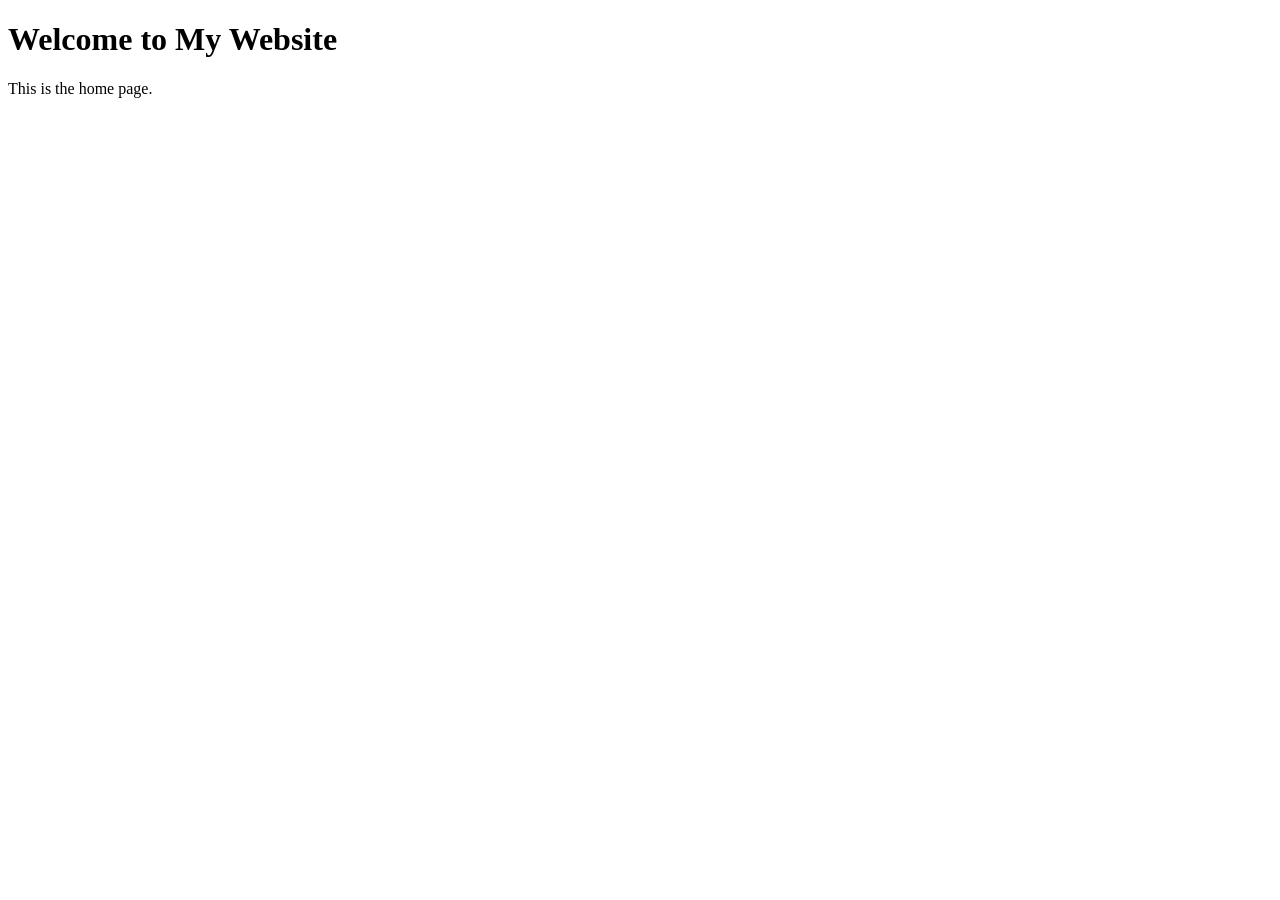
==== index.html @ 56f4fff9 "create index.html" ====
<!DOCTYPE html>
<html lang="en">
<head>
    <meta charset="UTF-8">
    <title>Home - My Website</title>
</head>
<body>
    <h1>Welcome to My Website</h1>
    <p>This is the home page.</p>
</body>
</html>
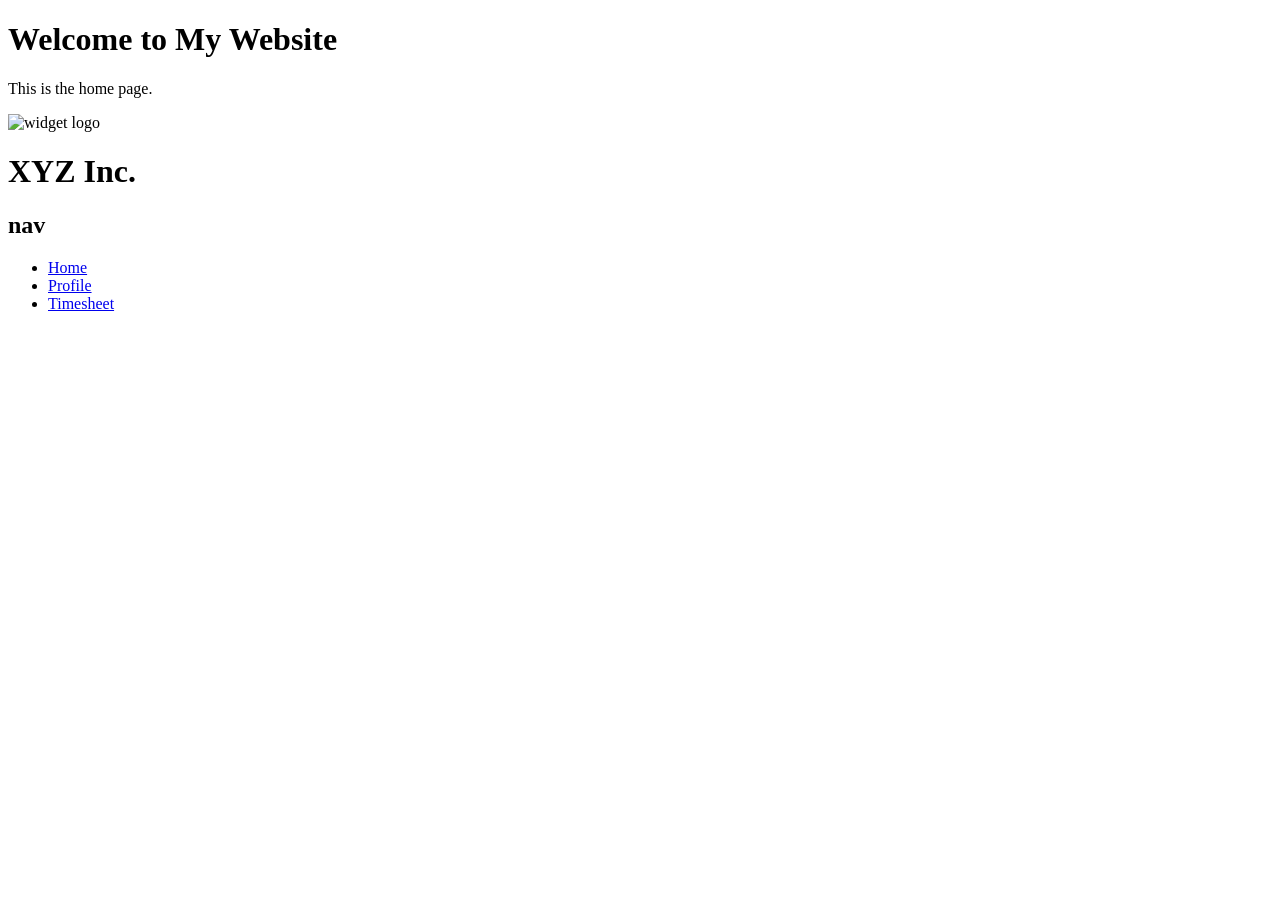
==== commit db0d67f7: "cool-edit-v0.0.1" ====
--- a/index.html
+++ b/index.html
@@ -8,4 +8,24 @@
     <h1>Welcome to My Website</h1>
     <p>This is the home page.</p>
 </body>
+<body>
+        <header>
+            <div class="fixed-width flex">
+                <img src="images/logo.png" alt="widget logo">
+                <h1>XYZ Inc.</h1>
+                <nav>
+                    <h2 class="hidden">nav</h2>
+                    <ul class="flex">
+                        <li><a href="./index.html">Home</a></li>
+                        <li><a href="./profile.html">Profile</a></li>
+                        <li><a href="./timesheet.html">Timesheet</a></li>
+                    </ul>
+                </nav>
+            </div>
+        </header>
+</body>
+
+
+
+
 </html>
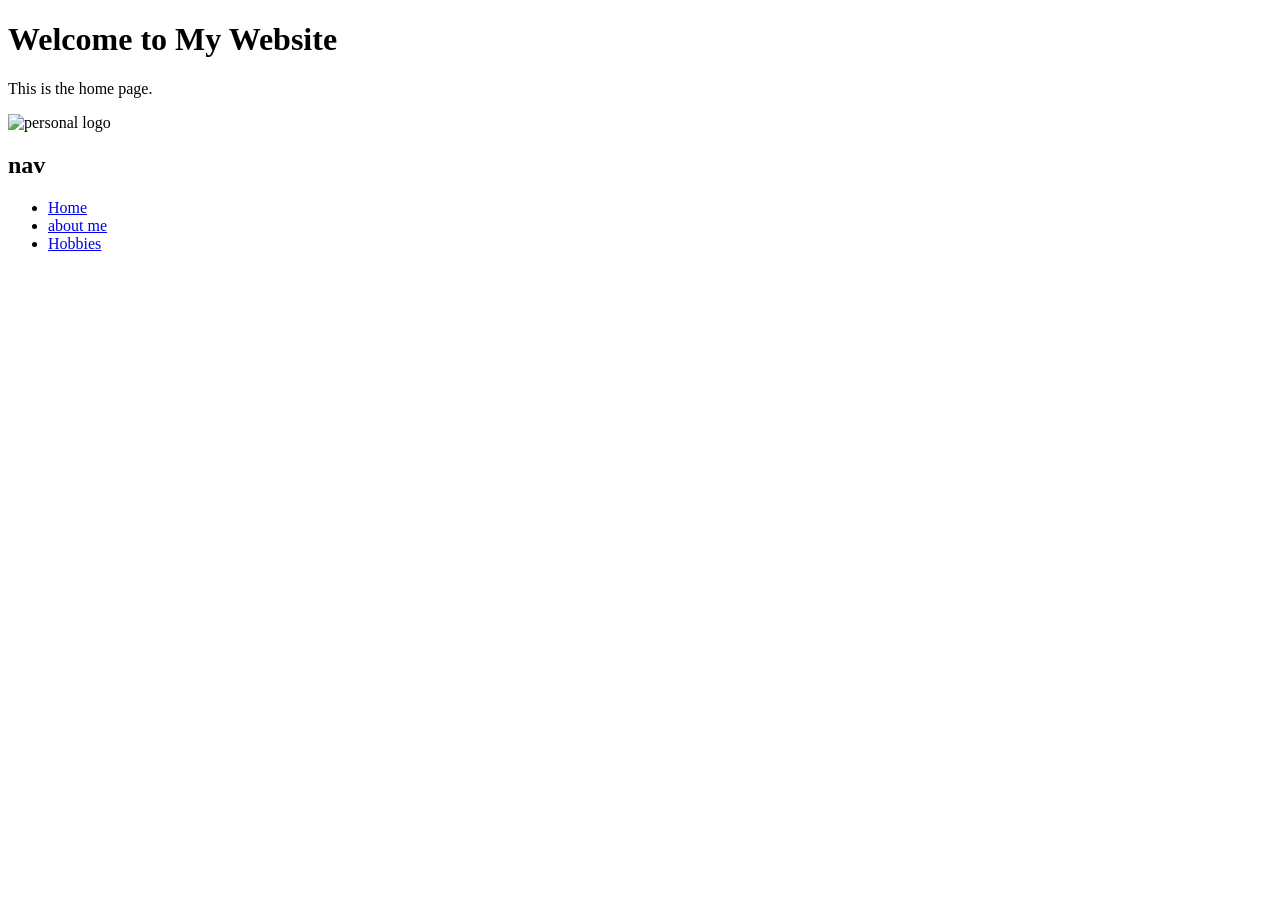
==== commit 07f60f98: "cool-edit-v0.0.2" ====
--- a/index.html
+++ b/index.html
@@ -11,14 +11,13 @@
 <body>
         <header>
             <div class="fixed-width flex">
-                <img src="images/logo.png" alt="widget logo">
-                <h1>XYZ Inc.</h1>
+                <img src="images/logo.png" alt="personal logo" class="logo">
                 <nav>
                     <h2 class="hidden">nav</h2>
                     <ul class="flex">
                         <li><a href="./index.html">Home</a></li>
-                        <li><a href="./profile.html">Profile</a></li>
-                        <li><a href="./timesheet.html">Timesheet</a></li>
+                        <li><a href="./about_me.html">about me</a></li>
+                        <li><a href="./hobbies.html">Hobbies</a></li>
                     </ul>
                 </nav>
             </div>
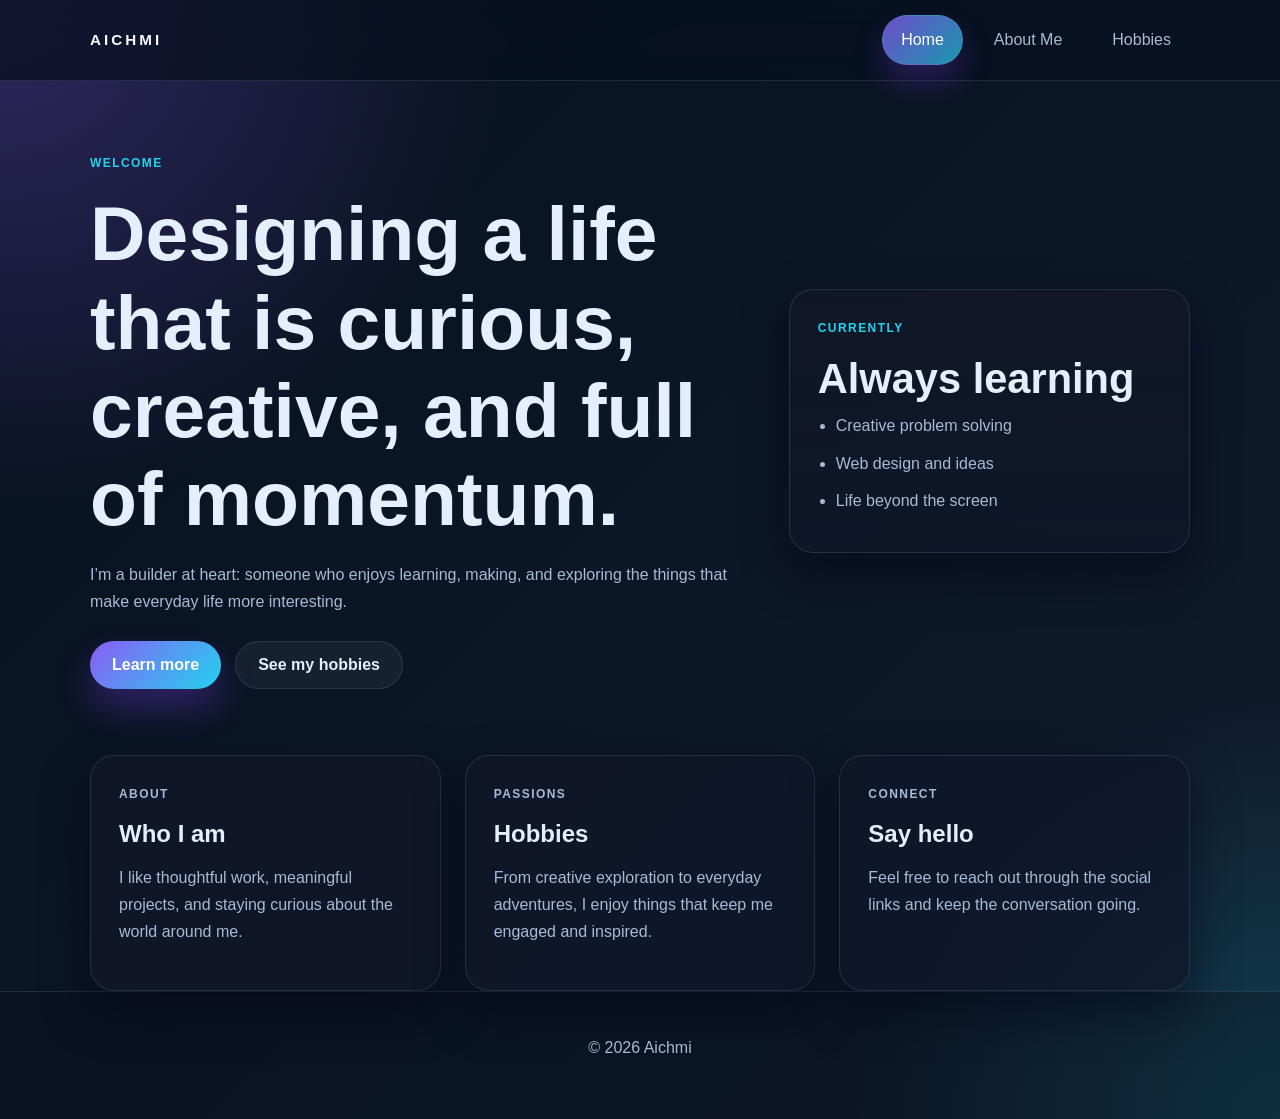
==== commit c5fec299: "cool-edit-v0.0.5" ====
--- a/index.html
+++ b/index.html
@@ -1,30 +1,76 @@
 <!DOCTYPE html>
 <html lang="en">
 <head>
-    <meta charset="UTF-8">
+    <meta charset="UTF-8" />
+    <meta name="viewport" content="width=device-width, initial-scale=1.0" />
     <title>Home - My Website</title>
+    <link rel="stylesheet" href="./Styles/styles.css" />
 </head>
 <body>
-    <h1>Welcome to My Website</h1>
-    <p>This is the home page.</p>
+    <header class="site-header">
+        <div class="container nav-bar">
+            <div class="brand">Aichmi</div>
+            <nav aria-label="Main navigation">
+                <ul class="nav-list">
+                    <li><a class="active" href="./index.html">Home</a></li>
+                    <li><a href="./about_me.html">About Me</a></li>
+                    <li><a href="./hobbies.html">Hobbies</a></li>
+                </ul>
+            </nav>
+        </div>
+    </header>
+
+    <main class="container">
+        <section class="hero">
+            <div class="hero-copy">
+                <p class="eyebrow">Welcome</p>
+                <h1>Designing a life that is curious, creative, and full of momentum.</h1>
+                <p class="lead">
+                    I’m a builder at heart: someone who enjoys learning, making, and exploring the
+                    things that make everyday life more interesting.
+                </p>
+                <div class="button-row">
+                    <a class="button primary" href="./about_me.html">Learn more</a>
+                    <a class="button secondary" href="./hobbies.html">See my hobbies</a>
+                </div>
+            </div>
+
+            <aside class="hero-card">
+                <p class="badge">Currently</p>
+                <h2>Always learning</h2>
+                <ul class="mini-list">
+                    <li>Creative problem solving</li>
+                    <li>Web design and ideas</li>
+                    <li>Life beyond the screen</li>
+                </ul>
+            </aside>
+        </section>
+
+        <section class="feature-grid" aria-label="Highlights">
+            <article class="card">
+                <p class="card-tag">About</p>
+                <h3>Who I am</h3>
+                <p>I like thoughtful work, meaningful projects, and staying curious about the world around me.</p>
+            </article>
+
+            <article class="card">
+                <p class="card-tag">Passions</p>
+                <h3>Hobbies</h3>
+                <p>From creative exploration to everyday adventures, I enjoy things that keep me engaged and inspired.</p>
+            </article>
+
+            <article class="card">
+                <p class="card-tag">Connect</p>
+                <h3>Say hello</h3>
+                <p>Feel free to reach out through the social links and keep the conversation going.</p>
+            </article>
+        </section>
+    </main>
+
+    <footer class="site-footer">
+        <div class="container footer-inner">
+            <p>© 2026 Aichmi</p>
+        </div>
+    </footer>
 </body>
-<body>
-        <header>
-            <div class="fixed-width flex">
-                <img src="images/logo.png" alt="personal logo" class="logo">
-                <nav>
-                    <h2 class="hidden">nav</h2>
-                    <ul class="flex">
-                        <li><a href="./index.html">Home</a></li>
-                        <li><a href="./about_me.html">about me</a></li>
-                        <li><a href="./hobbies.html">Hobbies</a></li>
-                    </ul>
-                </nav>
-            </div>
-        </header>
-</body>
-
-
-
-
 </html>
--- a/Styles/styles.css
+++ b/Styles/styles.css
@@ -0,0 +1,308 @@
+:root {
+    --bg: #07111f;
+    --bg-2: #101b2d;
+    --panel: rgba(15, 23, 42, 0.8);
+    --panel-strong: rgba(17, 24, 39, 0.95);
+    --line: rgba(148, 163, 184, 0.18);
+    --text: #e5eefb;
+    --muted: #a9b9d6;
+    --accent: #8b5cf6;
+    --accent-2: #22d3ee;
+    --accent-3: #f472b6;
+    --shadow: 0 20px 45px rgba(2, 6, 23, 0.55);
+}
+
+* {
+    box-sizing: border-box;
+}
+
+html {
+    scroll-behavior: smooth;
+}
+
+body {
+    margin: 0;
+    font-family: "Segoe UI", Tahoma, Geneva, Verdana, sans-serif;
+    background:
+        radial-gradient(circle at top left, rgba(139, 92, 246, 0.3), transparent 30%),
+        radial-gradient(circle at bottom right, rgba(34, 211, 238, 0.2), transparent 25%),
+        linear-gradient(135deg, var(--bg), var(--bg-2));
+    color: var(--text);
+    line-height: 1.7;
+}
+
+a {
+    color: inherit;
+    text-decoration: none;
+}
+
+img {
+    max-width: 100%;
+    display: block;
+}
+
+.container {
+    width: min(1100px, calc(100% - 32px));
+    margin: 0 auto;
+}
+
+.site-header {
+    position: sticky;
+    top: 0;
+    z-index: 20;
+    border-bottom: 1px solid var(--line);
+    background: rgba(7, 17, 31, 0.7);
+    backdrop-filter: blur(15px);
+}
+
+.nav-bar {
+    display: flex;
+    align-items: center;
+    justify-content: space-between;
+    min-height: 80px;
+    gap: 20px;
+}
+
+.brand {
+    font-size: 0.95rem;
+    font-weight: 800;
+    letter-spacing: 0.2em;
+    text-transform: uppercase;
+    color: #f8fbff;
+}
+
+.nav-list {
+    list-style: none;
+    display: flex;
+    align-items: center;
+    gap: 12px;
+    margin: 0;
+    padding: 0;
+}
+
+.nav-list a {
+    display: inline-flex;
+    align-items: center;
+    justify-content: center;
+    padding: 10px 18px;
+    border-radius: 999px;
+    color: var(--muted);
+    border: 1px solid transparent;
+    transition: 0.2s ease;
+}
+
+.nav-list a:hover,
+.nav-list a.active {
+    color: white;
+    background: linear-gradient(135deg, rgba(139, 92, 246, 0.8), rgba(34, 211, 238, 0.7));
+    box-shadow: 0 16px 30px rgba(124, 58, 237, 0.28);
+    border-color: rgba(255, 255, 255, 0.08);
+}
+
+.hero,
+.page-content {
+    padding-top: 72px;
+    padding-bottom: 48px;
+}
+
+.hero {
+    display: grid;
+    grid-template-columns: 1.5fr 0.9fr;
+    align-items: center;
+    gap: 30px;
+    min-height: 560px;
+}
+
+.eyebrow,
+.card-tag,
+.badge {
+    margin: 0 0 16px;
+    font-size: 0.75rem;
+    letter-spacing: 0.12em;
+    text-transform: uppercase;
+    color: var(--accent-2);
+    font-weight: 700;
+}
+
+h1,
+h2,
+h3 {
+    margin-top: 0;
+    line-height: 1.15;
+}
+
+h1 {
+    font-size: clamp(2.8rem, 6vw, 5rem);
+    margin-bottom: 18px;
+}
+
+h2 {
+    font-size: clamp(1.7rem, 4vw, 2.6rem);
+    margin-bottom: 10px;
+}
+
+h3 {
+    font-size: 1.5rem;
+    margin-bottom: 10px;
+}
+
+.lead,
+.card p,
+.info-card p,
+.profile-card p,
+.details-card li,
+.quote-text {
+    color: var(--muted);
+}
+
+.button-row {
+    display: flex;
+    flex-wrap: wrap;
+    gap: 14px;
+    margin-top: 26px;
+}
+
+.button {
+    display: inline-flex;
+    align-items: center;
+    justify-content: center;
+    min-height: 48px;
+    padding: 0 22px;
+    border-radius: 999px;
+    font-weight: 700;
+    transition: transform 0.2s ease, box-shadow 0.2s ease;
+}
+
+.button:hover {
+    transform: translateY(-2px);
+}
+
+.button.primary {
+    color: white;
+    background: linear-gradient(135deg, var(--accent), var(--accent-2));
+    box-shadow: 0 18px 34px rgba(124, 58, 237, 0.32);
+}
+
+.button.secondary {
+    background: rgba(148, 163, 184, 0.08);
+    border: 1px solid var(--line);
+    color: var(--text);
+}
+
+.card,
+.info-card,
+.hero-card,
+.profile-card,
+.details-card {
+    background: var(--panel);
+    border: 1px solid var(--line);
+    border-radius: 24px;
+    box-shadow: var(--shadow);
+}
+
+.hero-card {
+    padding: 28px;
+    background: linear-gradient(180deg, rgba(17, 24, 39, 0.92), rgba(15, 23, 42, 0.75));
+}
+
+.mini-list,
+.detail-list {
+    margin: 0;
+    padding-left: 18px;
+    color: var(--muted);
+}
+
+.mini-list li,
+.detail-list li {
+    margin-bottom: 10px;
+}
+
+.feature-grid,
+.info-grid {
+    display: grid;
+    grid-template-columns: repeat(3, minmax(0, 1fr));
+    gap: 24px;
+    margin-top: 18px;
+}
+
+.card,
+.info-card {
+    padding: 28px;
+}
+
+.page-intro {
+    margin-bottom: 28px;
+}
+
+.two-column {
+    display: grid;
+    grid-template-columns: 1fr 1.1fr;
+    gap: 24px;
+    margin-bottom: 24px;
+}
+
+.profile-card,
+.details-card {
+    padding: 30px;
+}
+
+.quote-card {
+    margin-top: 30px;
+    padding: 28px 32px;
+    position: relative;
+    overflow: hidden;
+}
+
+.quote-mark {
+    margin: 0;
+    font-size: 4.5rem;
+    line-height: 1;
+    color: rgba(34, 211, 238, 0.7);
+}
+
+.quote-text {
+    margin-top: 8px;
+    margin-bottom: 0;
+    font-size: 1.1rem;
+}
+
+.site-footer {
+    border-top: 1px solid var(--line);
+    padding: 26px 0 42px;
+    background: rgba(7, 17, 31, 0.35);
+}
+
+.footer-inner {
+    display: flex;
+    justify-content: center;
+    align-items: center;
+    color: var(--muted);
+}
+
+@media (max-width: 760px) {
+    .nav-bar {
+        flex-direction: column;
+        justify-content: center;
+        padding: 18px 0;
+    }
+
+    .nav-list {
+        flex-wrap: wrap;
+        justify-content: center;
+    }
+
+    .hero,
+    .two-column,
+    .feature-grid,
+    .info-grid {
+        grid-template-columns: 1fr;
+    }
+
+    .hero {
+        padding-top: 48px;
+    }
+
+    h1 {
+        font-size: 2.5rem;
+    }
+}
